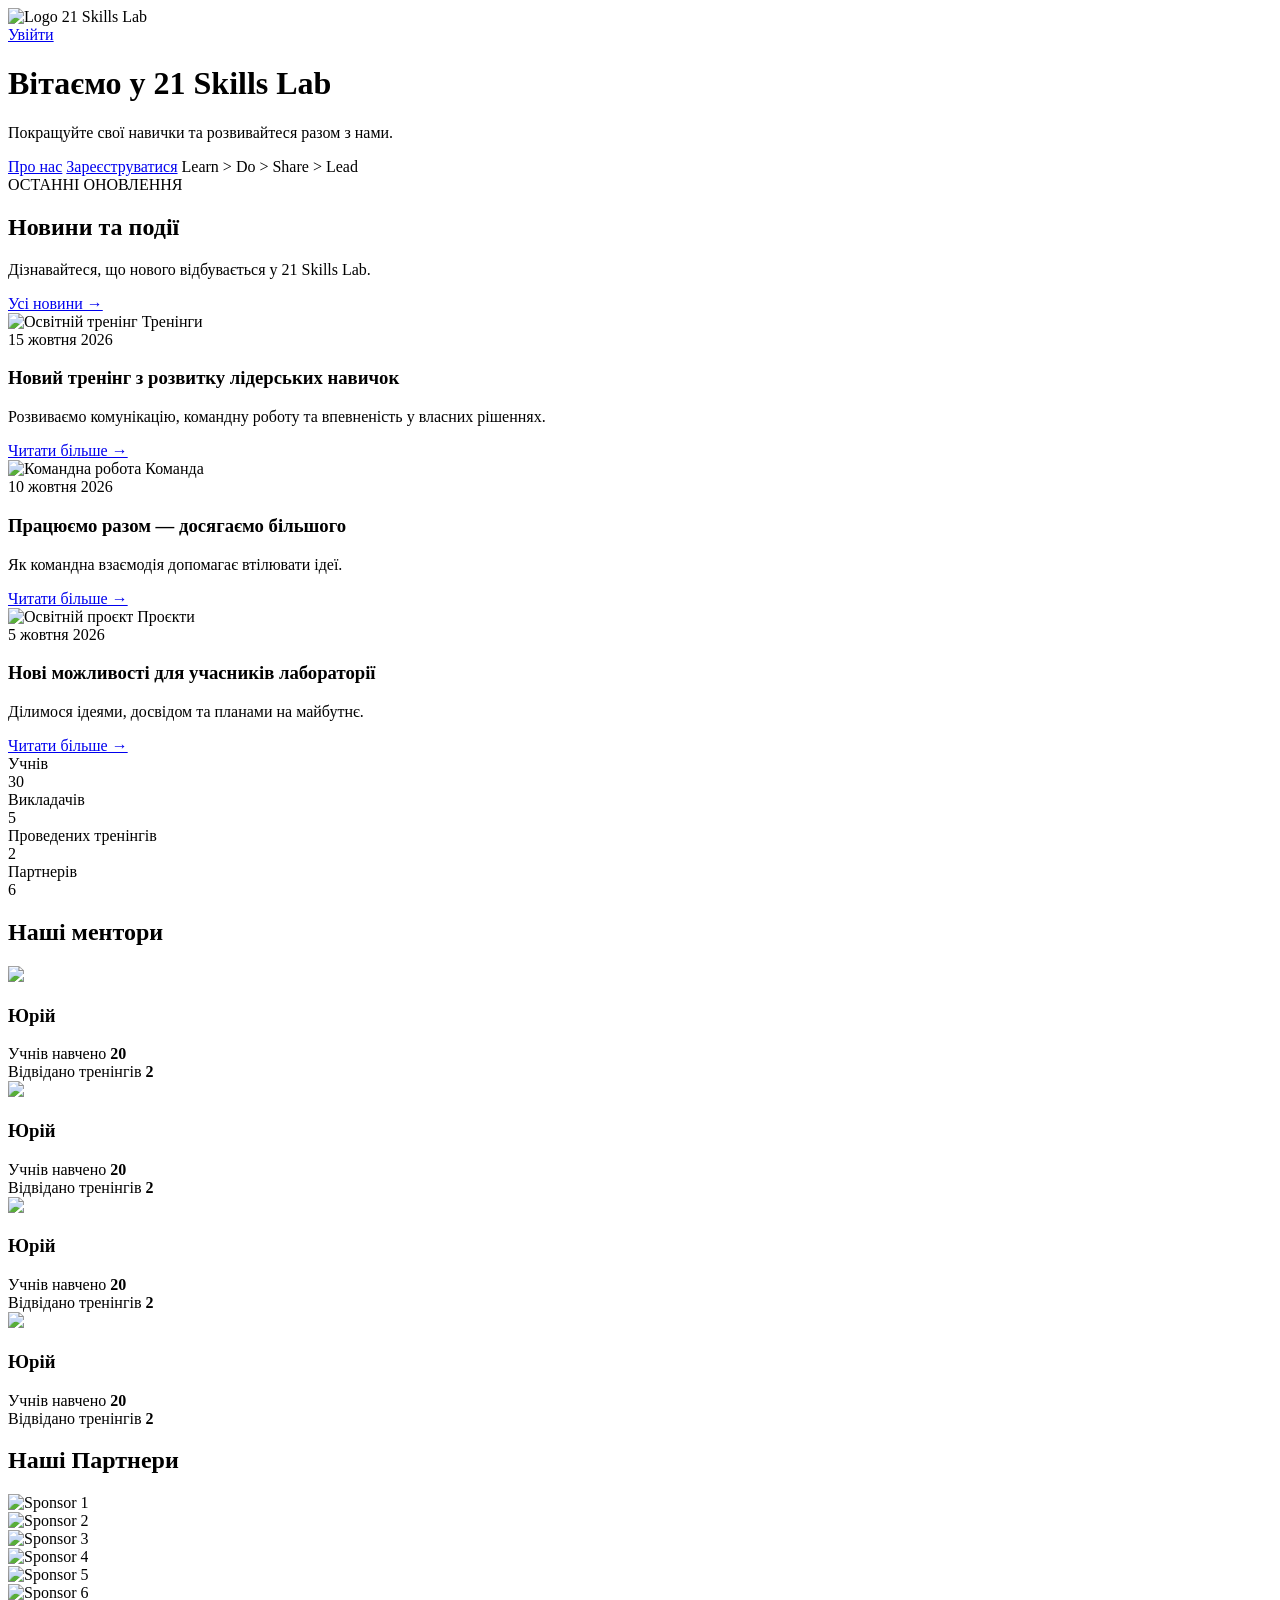
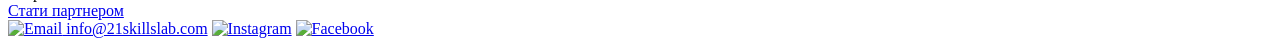
==== index.html @ 27fc22bb "2nd commit" ====
<!DOCTYPE html>
<html lang="en">
<head>
    <meta charset="UTF-8">
    <meta name="viewport" content="width=device-width, initial-scale=1.0">
    <link rel="icon" type="image/png" href="/frontend/resources/logo.png">
    <link rel="stylesheet" href="/frontend/css/main.css">
    <title>-21 Skills Lab-</title>
</head>
<body>
    <header>
        <div class="iconBox">
            <img src="/frontend/resources/logo.png" alt="Logo">
            21 Skills Lab
        </div>
        <a class="vhangingButton" href="./login.html">
            Увійти
        </a>
    </header>
    <main>
        <div class="main-container">
            <h1>Вітаємо у 21 Skills Lab</h1>
            <p>Покращуйте свої навички та розвивайтеся разом з нами.</p>
            <a href="/frontend/aboutUs.html" class="login-button">Про нас</a>
            <a href="/frontend/register.html" class="register-button">Зареєструватися</a>
            <span>Learn > Do > Share > Lead</span>
        </div>
<section class="mainNews">
    <div class="news-header">
        <div>
            <span class="section-label">ОСТАННІ ОНОВЛЕННЯ</span>
            <h2>Новини та події</h2>
            <p>Дізнавайтеся, що нового відбувається у 21 Skills Lab.</p>
        </div>

        <a href="/frontend/news.html" class="news-all">
            Усі новини →
        </a>
    </div>

    <div class="news-grid">
        <article class="news-card news-featured">
            <div class="news-image">
                <img
                    src="/frontend/resources/news1.jpg"
                    alt="Освітній тренінг"
                >
                <span class="news-category">Тренінги</span>
            </div>

            <div class="news-content">
                <span class="news-date">15 жовтня 2026</span>
                <h3>Новий тренінг з розвитку лідерських навичок</h3>
                <p>
                    Розвиваємо комунікацію, командну роботу
                    та впевненість у власних рішеннях.
                </p>
                <a href="/frontend/news.html" class="news-read">
                    Читати більше →
                </a>
            </div>
        </article>

        <article class="news-card">
            <div class="news-image">
                <img
                    src="/frontend/resources/news2.jpg"
                    alt="Командна робота"
                >
                <span class="news-category">Команда</span>
            </div>

            <div class="news-content">
                <span class="news-date">10 жовтня 2026</span>
                <h3>Працюємо разом — досягаємо більшого</h3>
                <p>
                    Як командна взаємодія допомагає втілювати ідеї.
                </p>
                <a href="/frontend/news.html" class="news-read">
                    Читати більше →
                </a>
            </div>
        </article>
        <article class="news-card">
            <div class="news-image">
                <img
                    src="/frontend/resources/news3.jpg"
                    alt="Освітній проєкт"
                >
                <span class="news-category">Проєкти</span>
                </div>
                    <div class="news-content">
                        <span class="news-date">5 жовтня 2026</span>
                        <h3>Нові можливості для учасників лабораторії</h3>
                        <p>
                            Ділимося ідеями, досвідом та планами на майбутнє.
                        </p>
                        <a href="/frontend/news.html" class="news-read">
                            Читати більше →
                        </a>
                    </div>
                </article>
            </div>
        </section>
        <div class="achivements">
            <div class="students">
                Учнів<br>
                <span>30</span>
            </div>
            <div class="teachersCount">
                Викладачів<br>
                <span>5</span>
            </div>
            <div class="trainingsMade">
                Проведених тренінгів<br>
                <span>2</span>
            </div>
            <div class="sponsorsCount">
                Партнерів<br>
                <span>6</span>
            </div>

        </div>
        <div class="teachers">
            <h2>Наші ментори</h2>
            <div class="teacher">
                <img src="#">
                <div>
                    <div class="teacher-info">
                        <h3>Юрій</h3>

                        <div class="studentsTaught">
                            <span>Учнів навчено</span>
                            <strong>20</strong>
                        </div>

                        <div class="lessonsGiven">
                            <span>Відвідано тренінгів</span>
                            <strong>2</strong>
                        </div>
                    </div>
                </div>
            </div>
            <div class="teacher">
                <img src="#">
                <div>
                    <div class="teacher-info">
                        <h3>Юрій</h3>

                        <div class="studentsTaught">
                            <span>Учнів навчено</span>
                            <strong>20</strong>
                        </div>

                        <div class="lessonsGiven">
                            <span>Відвідано тренінгів</span>
                            <strong>2</strong>
                        </div>
                    </div>
                </div>
            </div>
            <div class="teacher">
                <img src="#">
                <div>
                    <div class="teacher-info">
                        <h3>Юрій</h3>

                        <div class="studentsTaught">
                            <span>Учнів навчено</span>
                            <strong>20</strong>
                        </div>

                        <div class="lessonsGiven">
                            <span>Відвідано тренінгів</span>
                            <strong>2</strong>
                        </div>
                    </div>
                </div>
            </div>
            <div class="teacher">
                <img src="#">
                <div>
                    <div class="teacher-info">
                        <h3>Юрій</h3>

                        <div class="studentsTaught">
                            <span>Учнів навчено</span>
                            <strong>20</strong>
                        </div>

                        <div class="lessonsGiven">
                            <span>Відвідано тренінгів</span>
                            <strong>2</strong>
                        </div>
                    </div>
                </div>
            </div>
        </div>
    </main>
    <footer>
        <div>
            <h2>Наші Партнери</h2>
            <div class="sponsors">
                <div class="sponsor">
                    <img src="/frontend/resources/sponsor1.png" alt="Sponsor 1">
                </div>
                <div class="sponsor">
                    <img src="/frontend/resources/sponsor2.png" alt="Sponsor 2">
                </div>
                <div class="sponsor">
                    <img src="/frontend/resources/sponsor3.png" alt="Sponsor 3">
                </div>
                <div class="sponsor">
                    <img src="/frontend/resources/sponsor4.png" alt="Sponsor 4">
                </div>
                <div class="sponsor">
                    <img src="/frontend/resources/sponsor5.png" alt="Sponsor 5">
                </div>
                <div class="sponsor">
                    <img src="/frontend/resources/sponsor6.png" alt="Sponsor 6">
                </div>
            </div>
            <a href="/frontend/sponsors.html" class="become-sponsor">Стати партнером</a>
        </div>
        <div>
            <a href="#"><img src="/frontend/resources/email.png" alt="Email"> info@21skillslab.com</a>
            <a href="#"><img src="/frontend/resources/instagram.png" alt="Instagram"></a>
            <a href="#"><img src="/frontend/resources/facebook.png" alt="Facebook"></a>
        </div>
    </footer>
                    
</body>
</html>
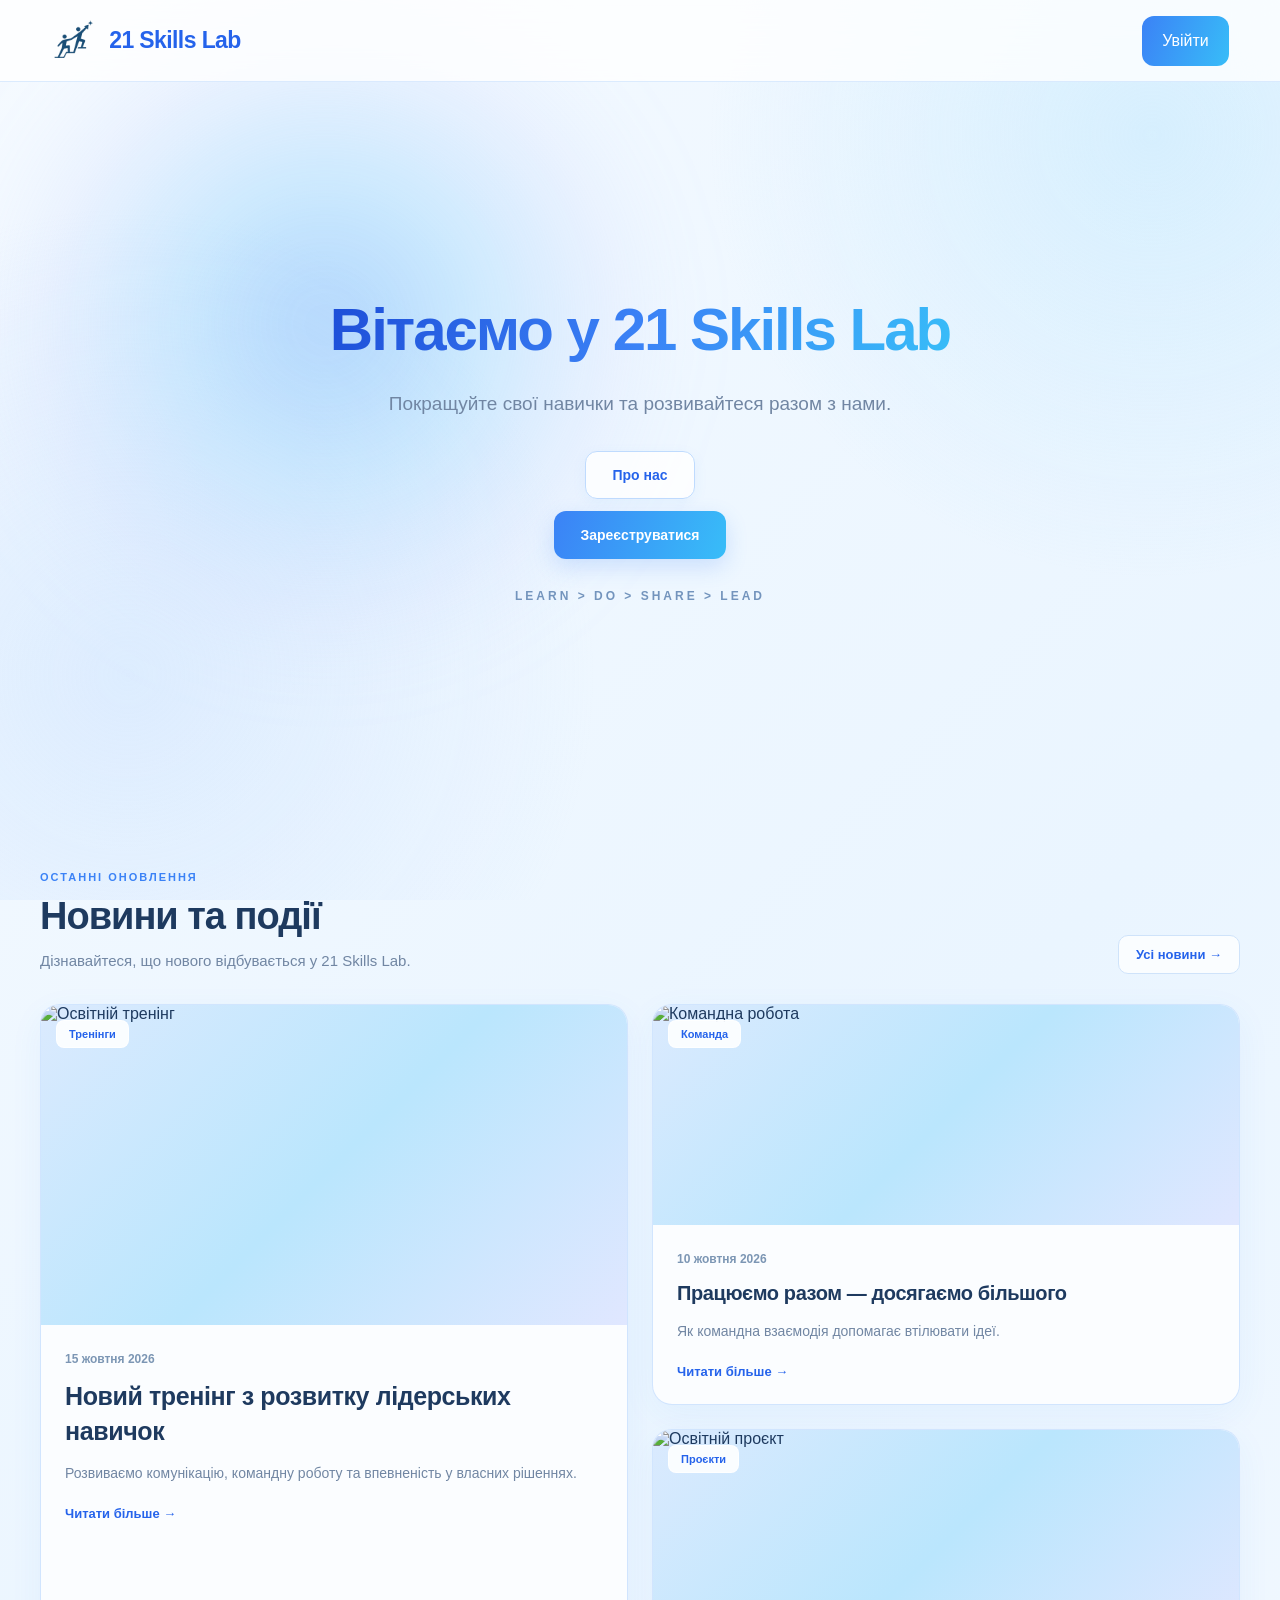
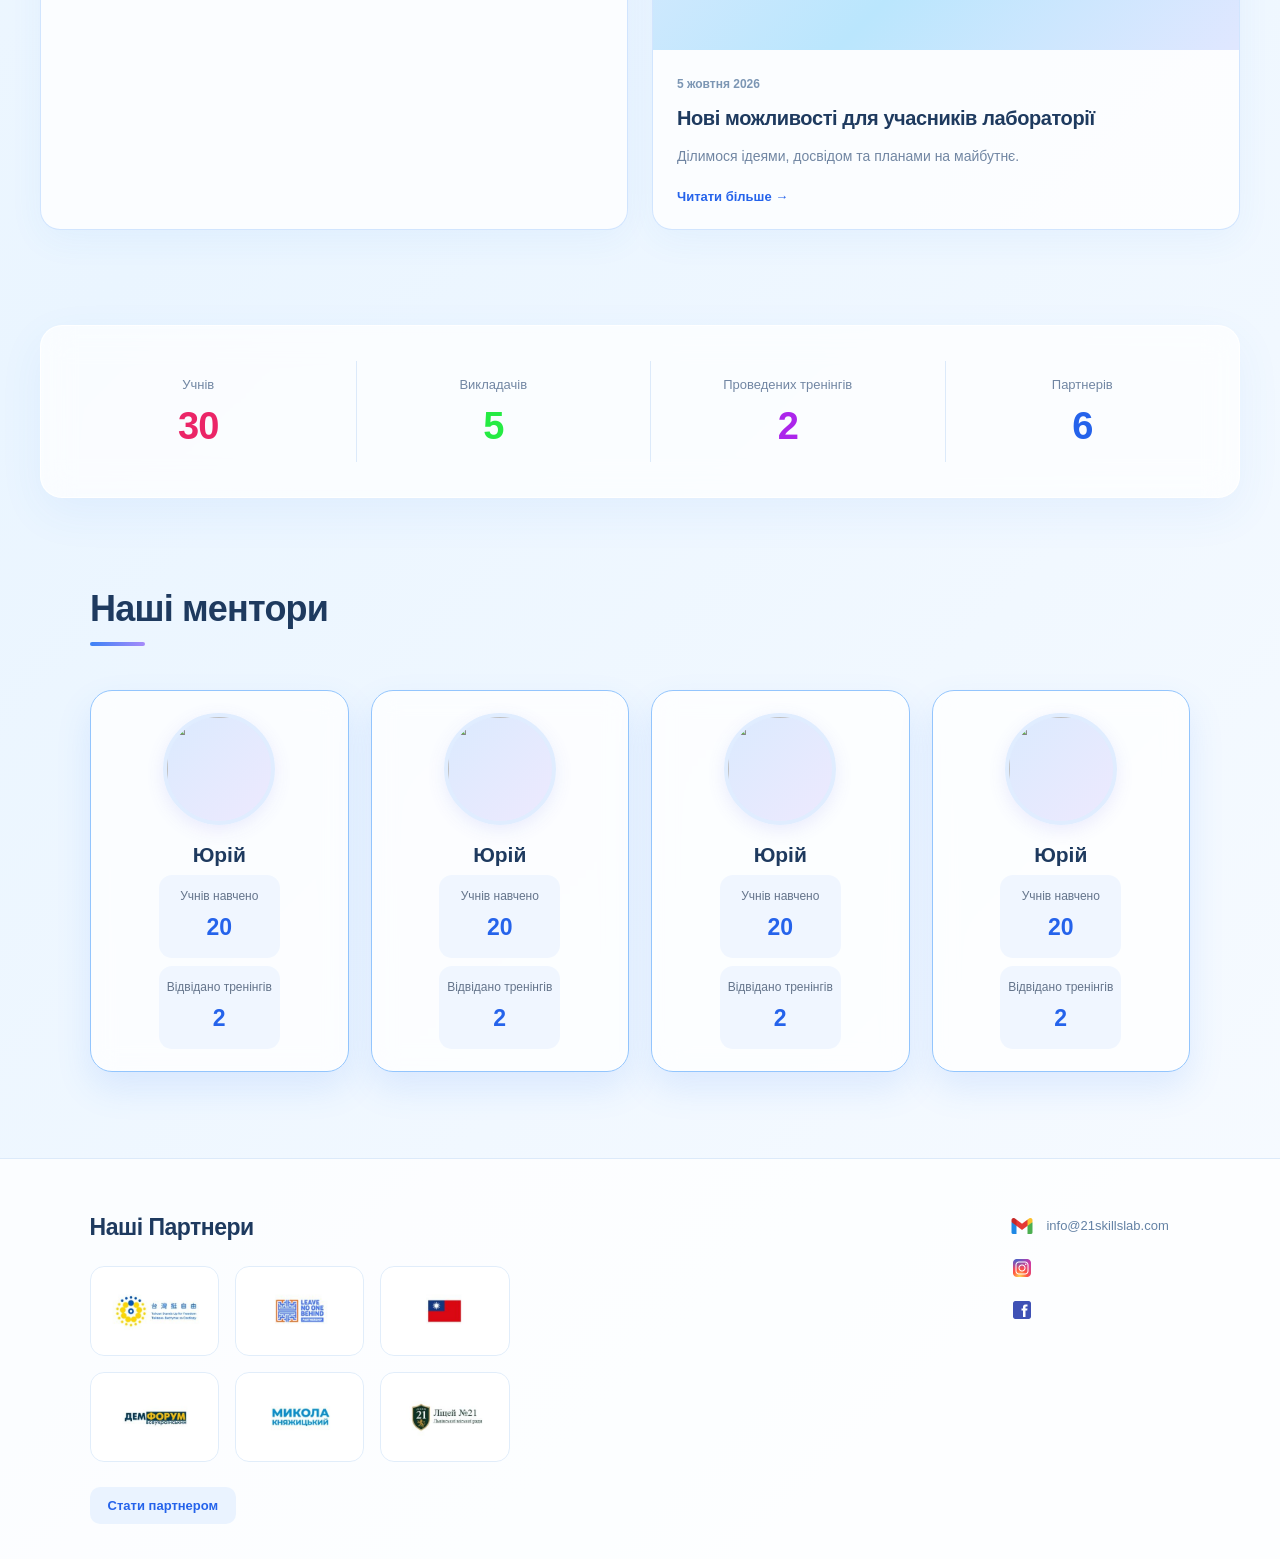
==== commit 0a0120e9: "3rd commit" ====
--- a/index.html
+++ b/index.html
@@ -3,14 +3,14 @@
 <head>
     <meta charset="UTF-8">
     <meta name="viewport" content="width=device-width, initial-scale=1.0">
-    <link rel="icon" type="image/png" href="/frontend/resources/logo.png">
-    <link rel="stylesheet" href="/frontend/css/main.css">
+    <link rel="icon" type="image/png" href="/resources/logo.png">
+    <link rel="stylesheet" href="/css/main.css">
     <title>-21 Skills Lab-</title>
 </head>
 <body>
     <header>
         <div class="iconBox">
-            <img src="/frontend/resources/logo.png" alt="Logo">
+            <img src="/resources/logo.png" alt="Logo">
             21 Skills Lab
         </div>
         <a class="vhangingButton" href="./login.html">
@@ -21,8 +21,8 @@
         <div class="main-container">
             <h1>Вітаємо у 21 Skills Lab</h1>
             <p>Покращуйте свої навички та розвивайтеся разом з нами.</p>
-            <a href="/frontend/aboutUs.html" class="login-button">Про нас</a>
-            <a href="/frontend/register.html" class="register-button">Зареєструватися</a>
+            <a href="/aboutUs.html" class="login-button">Про нас</a>
+            <a href="/register.html" class="register-button">Зареєструватися</a>
             <span>Learn > Do > Share > Lead</span>
         </div>
 <section class="mainNews">
@@ -33,7 +33,7 @@
             <p>Дізнавайтеся, що нового відбувається у 21 Skills Lab.</p>
         </div>
 
-        <a href="/frontend/news.html" class="news-all">
+        <a href="/news.html" class="news-all">
             Усі новини →
         </a>
     </div>
@@ -42,7 +42,7 @@
         <article class="news-card news-featured">
             <div class="news-image">
                 <img
-                    src="/frontend/resources/news1.jpg"
+                    src="/resources/news1.jpg"
                     alt="Освітній тренінг"
                 >
                 <span class="news-category">Тренінги</span>
@@ -55,7 +55,7 @@
                     Розвиваємо комунікацію, командну роботу
                     та впевненість у власних рішеннях.
                 </p>
-                <a href="/frontend/news.html" class="news-read">
+                <a href="/news.html" class="news-read">
                     Читати більше →
                 </a>
             </div>
@@ -64,7 +64,7 @@
         <article class="news-card">
             <div class="news-image">
                 <img
-                    src="/frontend/resources/news2.jpg"
+                    src="/resources/news2.jpg"
                     alt="Командна робота"
                 >
                 <span class="news-category">Команда</span>
@@ -76,7 +76,7 @@
                 <p>
                     Як командна взаємодія допомагає втілювати ідеї.
                 </p>
-                <a href="/frontend/news.html" class="news-read">
+                <a href="/news.html" class="news-read">
                     Читати більше →
                 </a>
             </div>
@@ -84,7 +84,7 @@
         <article class="news-card">
             <div class="news-image">
                 <img
-                    src="/frontend/resources/news3.jpg"
+                    src="/resources/news3.jpg"
                     alt="Освітній проєкт"
                 >
                 <span class="news-category">Проєкти</span>
@@ -95,7 +95,7 @@
                         <p>
                             Ділимося ідеями, досвідом та планами на майбутнє.
                         </p>
-                        <a href="/frontend/news.html" class="news-read">
+                        <a href="/news.html" class="news-read">
                             Читати більше →
                         </a>
                     </div>
@@ -202,30 +202,30 @@
             <h2>Наші Партнери</h2>
             <div class="sponsors">
                 <div class="sponsor">
-                    <img src="/frontend/resources/sponsor1.png" alt="Sponsor 1">
-                </div>
-                <div class="sponsor">
-                    <img src="/frontend/resources/sponsor2.png" alt="Sponsor 2">
-                </div>
-                <div class="sponsor">
-                    <img src="/frontend/resources/sponsor3.png" alt="Sponsor 3">
-                </div>
-                <div class="sponsor">
-                    <img src="/frontend/resources/sponsor4.png" alt="Sponsor 4">
-                </div>
-                <div class="sponsor">
-                    <img src="/frontend/resources/sponsor5.png" alt="Sponsor 5">
-                </div>
-                <div class="sponsor">
-                    <img src="/frontend/resources/sponsor6.png" alt="Sponsor 6">
-                </div>
-            </div>
-            <a href="/frontend/sponsors.html" class="become-sponsor">Стати партнером</a>
+                    <img src="/resources/sponsor1.png" alt="Sponsor 1">
+                </div>
+                <div class="sponsor">
+                    <img src="/resources/sponsor2.png" alt="Sponsor 2">
+                </div>
+                <div class="sponsor">
+                    <img src="/resources/sponsor3.png" alt="Sponsor 3">
+                </div>
+                <div class="sponsor">
+                    <img src="/resources/sponsor4.png" alt="Sponsor 4">
+                </div>
+                <div class="sponsor">
+                    <img src="/resources/sponsor5.png" alt="Sponsor 5">
+                </div>
+                <div class="sponsor">
+                    <img src="/resources/sponsor6.png" alt="Sponsor 6">
+                </div>
+            </div>
+            <a href="/sponsors.html" class="become-sponsor">Стати партнером</a>
         </div>
         <div>
-            <a href="#"><img src="/frontend/resources/email.png" alt="Email"> info@21skillslab.com</a>
-            <a href="#"><img src="/frontend/resources/instagram.png" alt="Instagram"></a>
-            <a href="#"><img src="/frontend/resources/facebook.png" alt="Facebook"></a>
+            <a href="#"><img src="/resources/email.png" alt="Email"> info@21skillslab.com</a>
+            <a href="#"><img src="/resources/instagram.png" alt="Instagram"></a>
+            <a href="#"><img src="/resources/facebook.png" alt="Facebook"></a>
         </div>
     </footer>
                     
--- a/css/main.css
+++ b/css/main.css
@@ -0,0 +1,947 @@
+* {
+    margin: 0;
+    padding: 0;
+    box-sizing: border-box;
+}
+
+:root {
+    --blue: #3b82f6;
+    --blue-dark: #2563eb;
+    --sky: #38bdf8;
+    --text: #1e3a5f;
+    --muted: #7186a3;
+    --light: #eef7ff;
+    --border: #dceafa;
+    --white: #ffffff;
+}
+
+html {
+    scroll-behavior: smooth;
+}
+
+body {
+    min-height: 100vh;
+    position: relative;
+    isolation: isolate;
+    overflow-x: hidden;
+
+    font-family: "Segoe UI", Inter, Arial, sans-serif;
+    color: var(--text);
+
+    background: linear-gradient(
+        135deg,
+        #f5faff 0%,
+        #eaf5ff 45%,
+        #f8fbff 100%
+    );
+}
+
+/* =========================
+   ANIMATED BACKGROUND
+========================= */
+
+body::before {
+    content: "";
+    position: fixed;
+    z-index: -2;
+    pointer-events: none;
+
+    width: 650px;
+    height: 650px;
+    left: 0;
+    top: 0;
+
+    border-radius: 50%;
+
+    background: radial-gradient(
+        circle,
+        rgba(96, 165, 250, 0.48),
+        rgba(125, 211, 252, 0.3) 35%,
+        rgba(165, 180, 252, 0.16) 55%,
+        transparent 72%
+    );
+
+    filter: blur(50px);
+
+    animation: backgroundSphere 18s ease-in-out infinite alternate;
+}
+
+body::after {
+    content: "";
+    position: fixed;
+    inset: 0;
+    z-index: -1;
+    pointer-events: none;
+
+    background:
+        radial-gradient(
+            circle at 90% 15%,
+            rgba(186, 230, 253, 0.45),
+            transparent 32%
+        ),
+        radial-gradient(
+            circle at 10% 75%,
+            rgba(191, 219, 254, 0.4),
+            transparent 35%
+        );
+}
+
+@keyframes backgroundSphere {
+    0% {
+        transform: translate(-15vw, -10vh) scale(0.9);
+    }
+
+    50% {
+        transform: translate(45vw, 10vh) scale(1.15);
+    }
+
+    100% {
+        transform: translate(75vw, -5vh) scale(0.95);
+    }
+}
+
+/* =========================
+   HEADER
+========================= */
+
+header {
+    position: sticky;
+    top: 0;
+    z-index: 100;
+
+    min-height: 82px;
+    padding: 0 clamp(20px, 4vw, 90px);
+
+    display: flex;
+    align-items: center;
+    justify-content: space-between;
+    gap: 25px;
+
+    background: rgba(255, 255, 255, 0.78);
+    backdrop-filter: blur(20px);
+    -webkit-backdrop-filter: blur(20px);
+
+    border-bottom: 1px solid rgba(191, 219, 254, 0.55);
+}
+
+.iconBox {
+    display: flex;
+    align-items: center;
+    gap: 12px;
+    text-decoration: none;
+    color: #2563eb;
+    font-size: 23px;
+    font-weight: 800;
+    letter-spacing: -0.6px;
+}
+
+.iconBox img {
+    width: 46px;
+    height: 46px;
+    object-fit: contain;
+}
+
+/* For future header navigation */
+.vhangingButton {
+    display: flex;
+    align-items: center;
+    gap: 12px;
+    background: linear-gradient(110deg, #3b82f6, #38bdf8);
+    color: rgb(255, 255, 255);
+    text-decoration: none;
+    transition: 0.3s all;
+    padding: 16px 20px;
+    border-radius: 12px;
+}
+.vhangingButton:hover{
+    background: linear-gradient(160deg, #3b82f6, #38bdf8);
+    transform: translateY(-3px);
+    box-shadow: 0px 2px 12px #3c83f6cc;
+}
+
+/* =========================
+   MAIN / HERO
+========================= */
+
+main {
+    width: min(1200px, calc(100% - 48px));
+    margin: 0 auto;
+}
+
+.main-container {
+    min-height: 80vh;
+    padding: 100px 30px 85px;
+
+    display: flex;
+    flex-direction: column;
+    align-items: center;
+    justify-content: center;
+
+    text-align: center;
+}
+
+.main-container h1 {
+    max-width: 850px;
+    height: max-content;
+    font-size: clamp(36px, 5vw, 60px);
+    line-height: 1.13;
+    font-weight: 800;
+    letter-spacing: -2px;
+
+    background: linear-gradient(
+        110deg,
+        #1d4ed8,
+        #3b82f6 50%,
+        #38bdf8
+    );
+
+    -webkit-background-clip: text;
+    background-clip: text;
+    color: transparent;
+}
+
+.main-container p {
+    max-width: 600px;
+    margin-top: 24px;
+
+    font-size: clamp(16px, 2vw, 19px);
+    line-height: 1.8;
+    color: var(--muted);
+}
+
+/* Hero buttons */
+.main-container a {
+    display: inline-flex;
+    align-items: center;
+    justify-content: center;
+
+    min-height: 48px;
+    padding: 0 26px;
+    margin-top: 30px;
+
+    border-radius: 12px;
+
+    font-size: 14px;
+    font-weight: 700;
+    text-decoration: none;
+
+    transition:
+        transform 0.2s ease,
+        box-shadow 0.2s ease,
+        background 0.2s ease;
+}
+
+.main-container .login-button {
+    color: #2563eb;
+    background: rgba(255, 255, 255, 0.8);
+
+    border: 1px solid #bfdbfe;
+    box-shadow: 0 4px 15px rgba(59, 130, 246, 0.06);
+}
+
+.main-container .register-button {
+    color: white;
+
+    background: linear-gradient(
+        110deg,
+        #3b82f6,
+        #38bdf8
+    );
+
+    box-shadow: 0 8px 22px rgba(59, 130, 246, 0.2);
+}
+
+.main-container .login-button + .register-button {
+    margin-top: 12px;
+}
+
+.main-container a:hover {
+    transform: translateY(-3px);
+}
+
+.main-container .login-button:hover {
+    background: white;
+    box-shadow: 0 8px 22px rgba(59, 130, 246, 0.12);
+}
+
+.main-container .register-button:hover {
+    box-shadow: 0 12px 28px rgba(59, 130, 246, 0.3);
+}
+
+.main-container > span {
+    margin-top: 30px;
+
+    color: #7394bd;
+    font-size: 12px;
+    font-weight: 700;
+    letter-spacing: 3px;
+    text-transform: uppercase;
+}
+
+/* =========================
+   NEWS SECTION
+========================= */
+
+.mainNews {
+    padding: 65px 0 85px;
+    scroll-margin-top: 100px;
+}
+
+.news-header {
+    display: flex;
+    align-items: flex-end;
+    justify-content: space-between;
+    gap: 25px;
+
+    margin-bottom: 30px;
+}
+
+.section-label {
+    display: inline-block;
+    margin-bottom: 12px;
+
+    color: #3b82f6;
+    font-size: 11px;
+    font-weight: 800;
+    letter-spacing: 2px;
+}
+
+.news-header h2 {
+    font-size: clamp(28px, 3vw, 38px);
+    font-weight: 800;
+    letter-spacing: -1px;
+    color: #1e3a5f;
+}
+
+.news-header p {
+    margin-top: 10px;
+
+    color: var(--muted);
+    font-size: 15px;
+    line-height: 1.7;
+}
+
+.news-all {
+    flex-shrink: 0;
+
+    padding: 11px 17px;
+    border: 1px solid #cfe3fa;
+    border-radius: 10px;
+
+    background: rgba(255, 255, 255, 0.75);
+
+    color: #2563eb;
+    font-size: 13px;
+    font-weight: 700;
+    text-decoration: none;
+
+    transition: 0.2s ease;
+}
+
+.news-all:hover {
+    background: #ffffff;
+    border-color: #93c5fd;
+    transform: translateY(-2px);
+}
+
+/* News grid */
+.news-grid {
+    display: grid;
+    grid-template-columns: repeat(2, minmax(0, 1fr));
+    gap: 24px;
+}
+
+/* Individual news card */
+.news-card {
+    min-width: 0;
+    overflow: hidden;
+
+    background: rgba(255, 255, 255, 0.78);
+    border: 1px solid rgba(191, 219, 254, 0.7);
+    border-radius: 20px;
+
+    box-shadow: 0 10px 35px rgba(59, 130, 246, 0.06);
+
+    transition:
+        transform 0.25s ease,
+        box-shadow 0.25s ease,
+        border-color 0.25s ease;
+}
+
+.news-card:hover {
+    transform: translateY(-5px);
+
+    border-color: #bfdbfe;
+
+    box-shadow: 0 18px 40px rgba(59, 130, 246, 0.13);
+}
+
+/* Image wrapper */
+.news-image {
+    position: relative;
+    height: 220px;
+    overflow: hidden;
+
+    background: linear-gradient(
+        135deg,
+        #dbeafe,
+        #bae6fd,
+        #e0e7ff
+    );
+}
+
+.news-image img {
+    width: 100%;
+    height: 100%;
+    display: block;
+
+    object-fit: cover;
+
+    transition: transform 0.5s ease;
+}
+
+.news-card:hover .news-image img {
+    transform: scale(1.045);
+}
+
+/* Category badge */
+.news-category {
+    position: absolute;
+    top: 15px;
+    left: 15px;
+
+    padding: 7px 12px;
+    border: 1px solid rgba(255, 255, 255, 0.8);
+    border-radius: 8px;
+
+    background: rgba(255, 255, 255, 0.88);
+    backdrop-filter: blur(10px);
+
+    color: #2563eb;
+    font-size: 11px;
+    font-weight: 800;
+}
+
+/* Card content */
+.news-content {
+    padding: 24px;
+}
+
+.news-date {
+    color: #7c96b4;
+    font-size: 12px;
+    font-weight: 600;
+}
+
+.news-content h3 {
+    margin-top: 12px;
+
+    color: #1e3a5f;
+    font-size: 20px;
+    line-height: 1.4;
+    letter-spacing: -0.4px;
+}
+
+.news-content p {
+    margin-top: 12px;
+
+    color: var(--muted);
+    font-size: 14px;
+    line-height: 1.8;
+}
+
+.news-read {
+    display: inline-block;
+    margin-top: 20px;
+
+    color: #2563eb;
+    font-size: 13px;
+    font-weight: 750;
+    text-decoration: none;
+}
+
+.news-read:hover {
+    color: #0c4a9e;
+}
+
+/* =========================
+   ACHIEVEMENTS / STATISTICS
+========================= */
+
+.achivements {
+    margin: 10px 0 90px;
+    padding: 35px 20px;
+
+    display: grid;
+    grid-template-columns: repeat(4, minmax(0, 1fr));
+    gap: 20px;
+
+    border: 1px solid rgba(255, 255, 255, 0.95);
+    border-radius: 22px;
+
+    background: rgba(255, 255, 255, 0.72);
+    backdrop-filter: blur(16px);
+
+    box-shadow: 0 15px 45px rgba(59, 130, 246, 0.07);
+}
+
+.achivements > div {
+    padding: 12px 8px;
+    text-align: center;
+
+    color: #7186a3;
+    font-size: 13px;
+    line-height: 1.8;
+}
+
+.achivements > div + div {
+    border-left: 1px solid #dceafa;
+}
+
+.achivements span {
+    display: inline-block;
+    margin-top: 8px;
+    font-size: 38px;
+    font-weight: 800;
+    line-height: 1.2;
+    letter-spacing: -1px;
+}
+.sponsorsCount > span{
+    color: #2563eb;
+}
+
+.trainingsMade > span{
+    color: #ac25eb;
+}
+
+.teachersCount > span{
+    color: #25eb43;
+}
+.students > span{
+    color: #eb2567;
+}
+
+/* =========================
+   FOOTER
+========================= */
+
+footer {
+    padding: 55px clamp(24px, 7vw, 100px) 35px;
+
+    display: grid;
+    grid-template-columns: minmax(0, 1fr) auto;
+    align-items: start;
+    gap: 50px;
+
+    background: rgba(255, 255, 255, 0.75);
+    border-top: 1px solid #dceafa;
+}
+
+footer h2 {
+    margin-bottom: 25px;
+
+    color: #1e3a5f;
+    font-size: 23px;
+    letter-spacing: -0.5px;
+}
+
+/* Sponsors */
+.sponsors {
+    display: grid;
+    grid-template-columns: repeat(3, minmax(0, 1fr));
+    gap: 16px;
+    max-width: 420px;
+}
+
+.sponsor {
+    width: 100%;
+    min-width: 0;
+    height: 90px;
+    padding: 16px;
+
+    display: flex;
+    align-items: center;
+    justify-content: center;
+
+    background: rgba(255, 255, 255, 0.85);
+    border: 1px solid #e1edfa;
+    border-radius: 14px;
+
+    transition:
+        transform 0.25s ease,
+        box-shadow 0.25s ease,
+        border-color 0.25s ease;
+}
+
+.sponsor:hover {
+    transform: translateY(-4px);
+    border-color: #bfdbfe;
+
+    box-shadow: 0 10px 25px rgba(59, 130, 246, 0.12);
+}
+
+.sponsor img {
+    display: block;
+    width: 100%;
+    height: 100%;
+    object-fit: contain;
+}
+
+.become-sponsor {
+    display: inline-flex;
+    margin-top: 25px;
+    padding: 11px 18px;
+
+    border-radius: 10px;
+    background: #eaf3ff;
+
+    color: #2563eb;
+    font-size: 13px;
+    font-weight: 700;
+    text-decoration: none;
+
+    transition: 0.2s ease;
+}
+
+.become-sponsor:hover {
+    background: #dbeafe;
+}
+
+/* Contact and social links */
+footer > div:last-child {
+    display: flex;
+    flex-direction: column;
+    gap: 18px;
+    min-width: 180px;
+}
+
+footer > div:last-child a {
+    display: flex;
+    align-items: center;
+    gap: 12px;
+
+    color: #6482a5;
+    font-size: 13px;
+    text-decoration: none;
+
+    transition: color 0.2s ease;
+}
+
+footer > div:last-child a:hover {
+    color: #2563eb;
+}
+
+footer > div:last-child img {
+    width: 24px;
+    height: 24px;
+    object-fit: contain;
+}
+
+/* =========================
+   RESPONSIVE
+========================= */
+
+@media (min-width: 1000px) {
+    .news-featured {
+        grid-row: span 2;
+    }
+
+    .news-featured .news-image {
+        height: 320px;
+    }
+
+    .news-featured .news-content h3 {
+        font-size: 25px;
+    }
+}
+
+@media (max-width: 760px) {
+    header {
+        min-height: 72px;
+        padding: 0 20px;
+    }
+
+    .iconBox {
+        font-size: 20px;
+    }
+
+    .iconBox img {
+        width: 40px;
+        height: 40px;
+    }
+
+    main {
+        width: calc(100% - 36px);
+    }
+
+    .main-container {
+        min-height: 420px;
+        padding: 75px 0 60px;
+    }
+
+    .main-container h1 {
+        letter-spacing: -1px;
+    }
+
+    .main-container p {
+        margin-top: 18px;
+    }
+
+    .mainNews {
+        padding: 45px 0 60px;
+    }
+
+    .news-grid {
+        grid-template-columns: 1fr;
+        gap: 20px;
+    }
+
+    .news-header {
+        align-items: flex-start;
+    }
+
+    .news-image,
+    .news-featured .news-image {
+        height: 230px;
+    }
+
+    .achivements {
+        grid-template-columns: repeat(2, minmax(0, 1fr));
+        gap: 10px;
+        padding: 20px 10px;
+        margin-bottom: 60px;
+    }
+
+    .achivements > div:nth-child(3) {
+        border-left: none;
+    }
+
+    .achivements > div:nth-child(n + 3) {
+        border-top: 1px solid #dceafa;
+        padding-top: 22px;
+    }
+
+    .achivements span {
+        font-size: 32px;
+    }
+
+    footer {
+        grid-template-columns: 1fr;
+        gap: 40px;
+        padding: 40px 24px;
+    }
+
+    footer > div:last-child {
+        min-width: 0;
+    }
+}
+
+@media (max-width: 450px) {
+    .news-header {
+        flex-direction: column;
+        gap: 18px;
+    }
+
+    .news-content {
+        padding: 20px;
+    }
+
+    .news-content h3 {
+        font-size: 18px;
+    }
+
+    .news-image,
+    .news-featured .news-image {
+        height: 190px;
+    }
+
+    .main-container > span {
+        font-size: 10px;
+        letter-spacing: 2px;
+    }
+
+    .sponsors {
+        gap: 10px;
+    }
+
+    .sponsor {
+        width: 75px;
+        height: 58px;
+    }
+}
+
+/* Accessibility */
+@media (prefers-reduced-motion: reduce) {
+    *,
+    *::before,
+    *::after {
+        animation-duration: 0.01ms !important;
+        animation-iteration-count: 1 !important;
+        transition-duration: 0.01ms !important;
+        scroll-behavior: auto !important;
+    }
+}
+
+
+
+.teachers {
+    width: min(1100px, calc(100% - 40px));
+    margin: 80px auto;
+}
+
+.teachers h2 {
+    margin: 0 0 28px;
+    color: #1e3a5f;
+    font-size: clamp(26px, 3vw, 36px);
+    font-weight: 750;
+    letter-spacing: -0.8px;
+}
+
+.teachers h2::after {
+    content: "";
+    display: block;
+    width: 55px;
+    height: 4px;
+    margin-top: 12px;
+    border-radius: 10px;
+    background: linear-gradient(90deg, #3b82f6, #a78bfa);
+}
+
+/* Сітка вчителів */
+.teachers {
+    display: grid;
+    grid-template-columns: repeat(4, minmax(0, 1fr));
+    gap: 22px;
+}
+
+.teachers h2 {
+    grid-column: 1 / -1;
+}
+
+.teacher {
+    min-width: 0;
+    padding: 22px 18px;
+    display: flex;
+    flex-direction: column;
+    align-items: center;
+    text-align: center;
+    gap: 18px;
+
+    background: rgba(255, 255, 255, 0.78);
+    border: 1px solid rgba(191, 219, 254, 0.8);
+    border-radius: 22px;
+    box-shadow: 0 8px 30px rgba(59, 130, 246, 0.06);
+
+    transition:
+        transform 0.25s ease,
+        box-shadow 0.25s ease,
+        border-color 0.25s ease;
+    backdrop-filter: blur(12px);
+
+}
+
+.teacher {
+    transform: translateY(-6px);
+    border-color: #93c5fd;
+    box-shadow: 0 16px 35px rgba(59, 130, 246, 0.13);
+}
+
+.teacher img {
+    width: 112px;
+    height: 112px;
+    flex-shrink: 0;
+    object-fit: cover;
+    border-radius: 50%;
+    border: 4px solid #e0edff;
+    background: linear-gradient(135deg, #dbeafe, #ede9fe);
+    box-shadow: 0 5px 18px rgba(99, 102, 241, 0.12);
+}
+
+.teacher > div {
+    width: 100%;
+    display: flex;
+    flex-direction: column;
+    align-items: center;
+    gap: 14px;
+}
+
+.teacher > div > span {
+    color: #1e3a5f;
+    font-size: 19px;
+    font-weight: 750;
+    line-height: 1.5;
+}
+
+.studentsTaught,
+.lessonsGiven {
+    width: 100%;
+    padding: 12px 8px;
+    border-radius: 13px;
+    background: #f0f6ff;
+    color: #64748b;
+    font-size: 12px;
+    line-height: 1.6;
+}
+
+.studentsTaught br,
+.lessonsGiven br {
+    display: none;
+}
+
+.studentsTaught,
+.lessonsGiven {
+    display: flex;
+    flex-direction: column;
+    gap: 3px;
+}
+
+/* Планшети */
+@media (max-width: 900px) {
+    .teachers {
+        grid-template-columns: repeat(2, minmax(0, 1fr));
+        gap: 18px;
+    }
+}
+
+/* Телефони */
+@media (max-width: 480px) {
+    .teachers {
+        width: calc(100% - 32px);
+        margin: 55px auto;
+        grid-template-columns: 1fr;
+        gap: 16px;
+    }
+
+    .teachers h2 {
+        margin-bottom: 8px;
+    }
+
+    .teacher {
+        padding: 22px;
+    }
+
+    .teacher img {
+        width: 100px;
+        height: 100px;
+    }
+}
+
+.teacher-info h3 {
+    margin: 0;
+    color: #1e3a5f;
+    font-size: 21px;
+    font-weight: 750;
+}
+.teacher-info{
+    display: flex;
+    flex-wrap: wrap;
+    flex-direction: column;
+    gap: 8px;
+}
+
+.studentsTaught strong,
+.lessonsGiven strong {
+    color: #2563eb;
+    font-size: 23px;
+    font-weight: 800;
+}
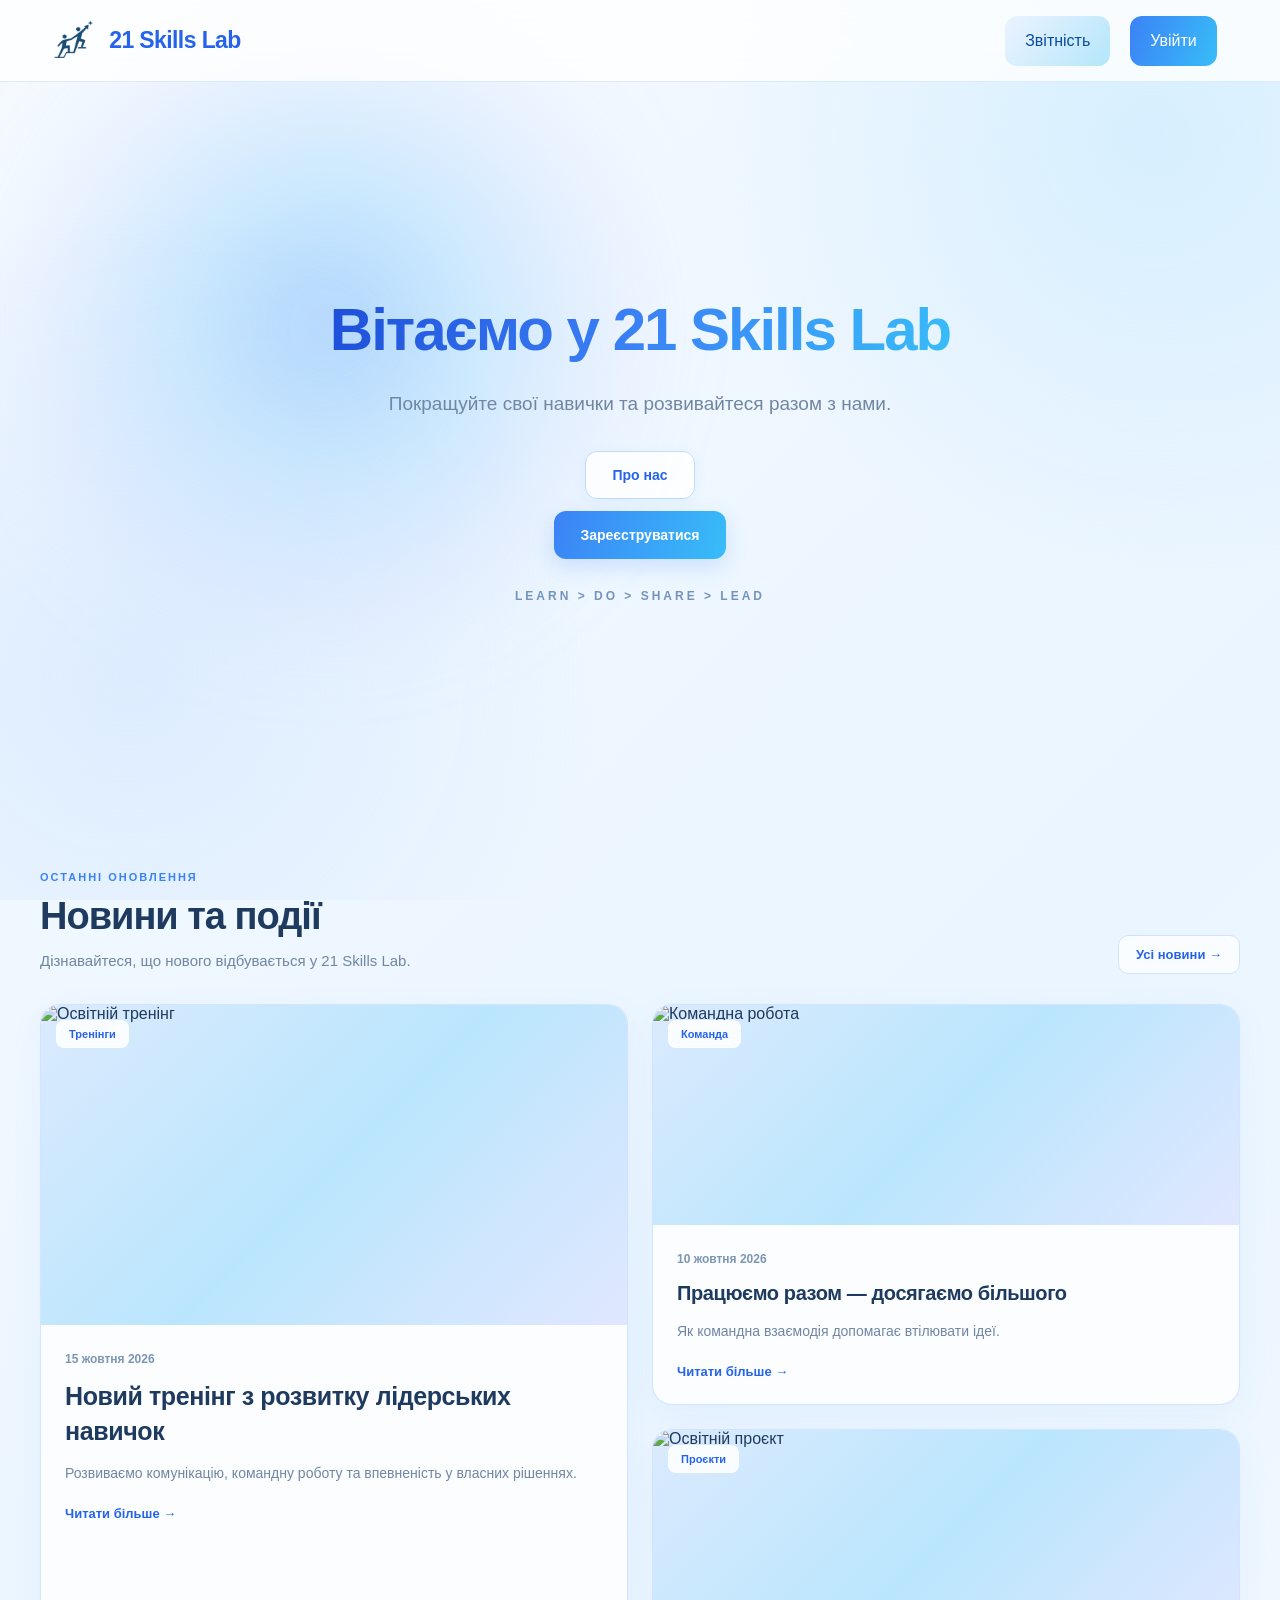
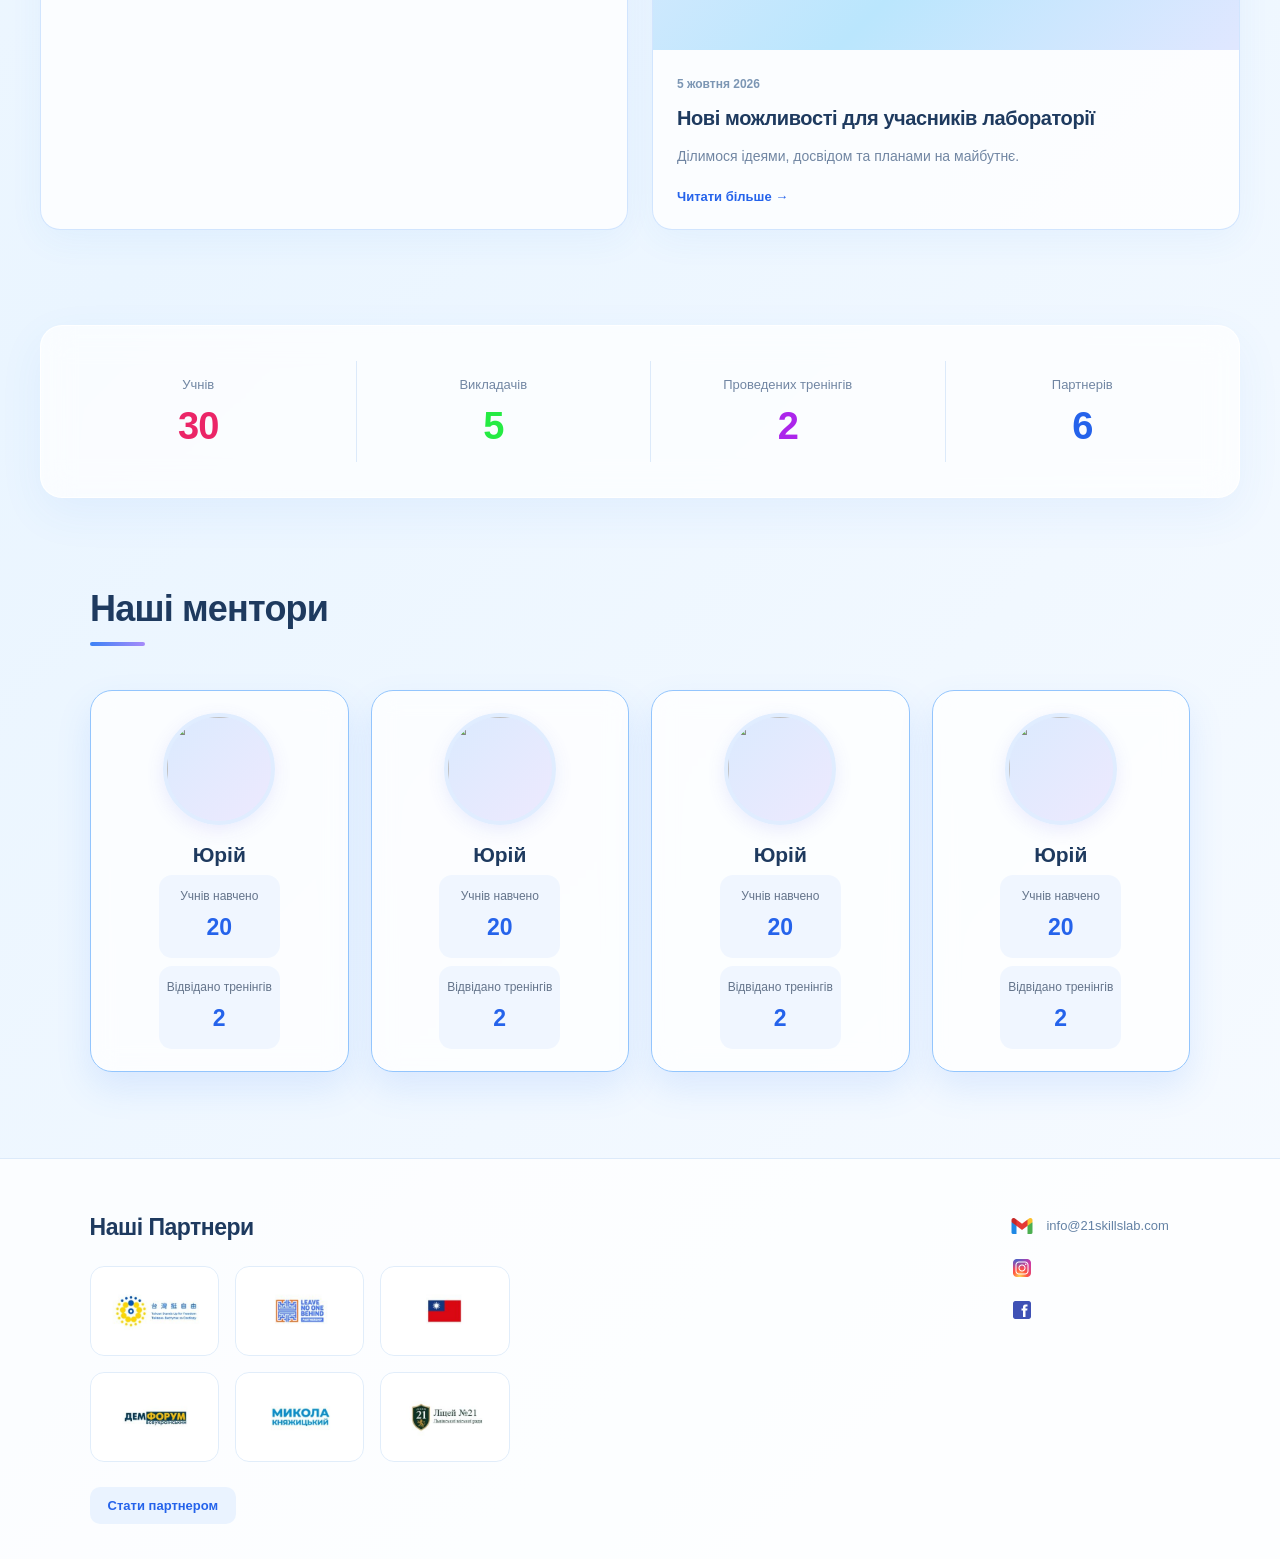
==== commit 391d0ced: "fourth commit" ====
--- a/index.html
+++ b/index.html
@@ -3,26 +3,31 @@
 <head>
     <meta charset="UTF-8">
     <meta name="viewport" content="width=device-width, initial-scale=1.0">
-    <link rel="icon" type="image/png" href="/resources/logo.png">
-    <link rel="stylesheet" href="/css/main.css">
+    <link rel="icon" type="image/png" href="./resources/logo.png">
+    <link rel="stylesheet" href="./css/main.css">
     <title>-21 Skills Lab-</title>
 </head>
 <body>
     <header>
         <div class="iconBox">
-            <img src="/resources/logo.png" alt="Logo">
+            <img src="./resources/logo.png" alt="Logo">
             21 Skills Lab
         </div>
-        <a class="vhangingButton" href="./login.html">
-            Увійти
-        </a>
+        <div class="navBtns">
+            <a class="reportButton" href="./report.html">
+                Звітність
+            </a>
+            <a class="vhangingButton" href="./login.html">
+                Увійти
+            </a>
+        </div>
     </header>
     <main>
         <div class="main-container">
             <h1>Вітаємо у 21 Skills Lab</h1>
             <p>Покращуйте свої навички та розвивайтеся разом з нами.</p>
-            <a href="/aboutUs.html" class="login-button">Про нас</a>
-            <a href="/register.html" class="register-button">Зареєструватися</a>
+            <a href="./aboutUs.html" class="login-button">Про нас</a>
+            <a href="./register.html" class="register-button">Зареєструватися</a>
             <span>Learn > Do > Share > Lead</span>
         </div>
 <section class="mainNews">
@@ -33,7 +38,7 @@
             <p>Дізнавайтеся, що нового відбувається у 21 Skills Lab.</p>
         </div>
 
-        <a href="/news.html" class="news-all">
+        <a href="./news.html" class="news-all">
             Усі новини →
         </a>
     </div>
@@ -42,7 +47,7 @@
         <article class="news-card news-featured">
             <div class="news-image">
                 <img
-                    src="/resources/news1.jpg"
+                    src="./resources/news1.jpg"
                     alt="Освітній тренінг"
                 >
                 <span class="news-category">Тренінги</span>
@@ -55,7 +60,7 @@
                     Розвиваємо комунікацію, командну роботу
                     та впевненість у власних рішеннях.
                 </p>
-                <a href="/news.html" class="news-read">
+                <a href="./news.html" class="news-read">
                     Читати більше →
                 </a>
             </div>
@@ -64,7 +69,7 @@
         <article class="news-card">
             <div class="news-image">
                 <img
-                    src="/resources/news2.jpg"
+                    src="./resources/news2.jpg"
                     alt="Командна робота"
                 >
                 <span class="news-category">Команда</span>
@@ -76,7 +81,7 @@
                 <p>
                     Як командна взаємодія допомагає втілювати ідеї.
                 </p>
-                <a href="/news.html" class="news-read">
+                <a href="./news.html" class="news-read">
                     Читати більше →
                 </a>
             </div>
@@ -84,7 +89,7 @@
         <article class="news-card">
             <div class="news-image">
                 <img
-                    src="/resources/news3.jpg"
+                    src="./resources/news3.jpg"
                     alt="Освітній проєкт"
                 >
                 <span class="news-category">Проєкти</span>
@@ -95,7 +100,7 @@
                         <p>
                             Ділимося ідеями, досвідом та планами на майбутнє.
                         </p>
-                        <a href="/news.html" class="news-read">
+                        <a href="./news.html" class="news-read">
                             Читати більше →
                         </a>
                     </div>
@@ -202,30 +207,30 @@
             <h2>Наші Партнери</h2>
             <div class="sponsors">
                 <div class="sponsor">
-                    <img src="/resources/sponsor1.png" alt="Sponsor 1">
-                </div>
-                <div class="sponsor">
-                    <img src="/resources/sponsor2.png" alt="Sponsor 2">
-                </div>
-                <div class="sponsor">
-                    <img src="/resources/sponsor3.png" alt="Sponsor 3">
-                </div>
-                <div class="sponsor">
-                    <img src="/resources/sponsor4.png" alt="Sponsor 4">
-                </div>
-                <div class="sponsor">
-                    <img src="/resources/sponsor5.png" alt="Sponsor 5">
-                </div>
-                <div class="sponsor">
-                    <img src="/resources/sponsor6.png" alt="Sponsor 6">
-                </div>
-            </div>
-            <a href="/sponsors.html" class="become-sponsor">Стати партнером</a>
+                    <img src="./resources/sponsor1.png" alt="Sponsor 1">
+                </div>
+                <div class="sponsor">
+                    <img src="./resources/sponsor2.png" alt="Sponsor 2">
+                </div>
+                <div class="sponsor">
+                    <img src="./resources/sponsor3.png" alt="Sponsor 3">
+                </div>
+                <div class="sponsor">
+                    <img src="./resources/sponsor4.png" alt="Sponsor 4">
+                </div>
+                <div class="sponsor">
+                    <img src="./resources/sponsor5.png" alt="Sponsor 5">
+                </div>
+                <div class="sponsor">
+                    <img src="./resources/sponsor6.png" alt="Sponsor 6">
+                </div>
+            </div>
+            <a href="./sponsors.html" class="become-sponsor">Стати партнером</a>
         </div>
         <div>
-            <a href="#"><img src="/resources/email.png" alt="Email"> info@21skillslab.com</a>
-            <a href="#"><img src="/resources/instagram.png" alt="Instagram"></a>
-            <a href="#"><img src="/resources/facebook.png" alt="Facebook"></a>
+            <a href="#"><img src="./resources/email.png" alt="Email"> info@21skillslab.com</a>
+            <a href="#"><img src="./resources/instagram.png" alt="Instagram"></a>
+            <a href="#"><img src="./resources/facebook.png" alt="Facebook"></a>
         </div>
     </footer>
                     
--- a/css/main.css
+++ b/css/main.css
@@ -142,6 +142,35 @@
 }
 
 /* For future header navigation */
+.navBtns{
+    display: flex;
+    flex-wrap: wrap;
+    flex-direction: row;
+    justify-content: space-between;
+    align-items: center;
+    height: 100%;
+    padding: 0 12px;
+    gap: 20px;
+}
+
+.reportButton{
+    display: flex;
+    align-items: center;
+    gap: 12px;
+    background: linear-gradient(130deg, #ecf3ff, #b4e6fb);
+    color: #0c4a9e;
+    text-decoration: none;
+    padding: 16px 20px;
+    border-radius: 12px;
+    transition: 0.3s all;
+}
+
+.reportButton:hover{
+    background: linear-gradient(130deg, #e7f0ff, #78d6ff);
+    transform: translateY(-3px);
+    box-shadow: 0px 2px 12px #9edaff;
+}
+
 .vhangingButton {
     display: flex;
     align-items: center;
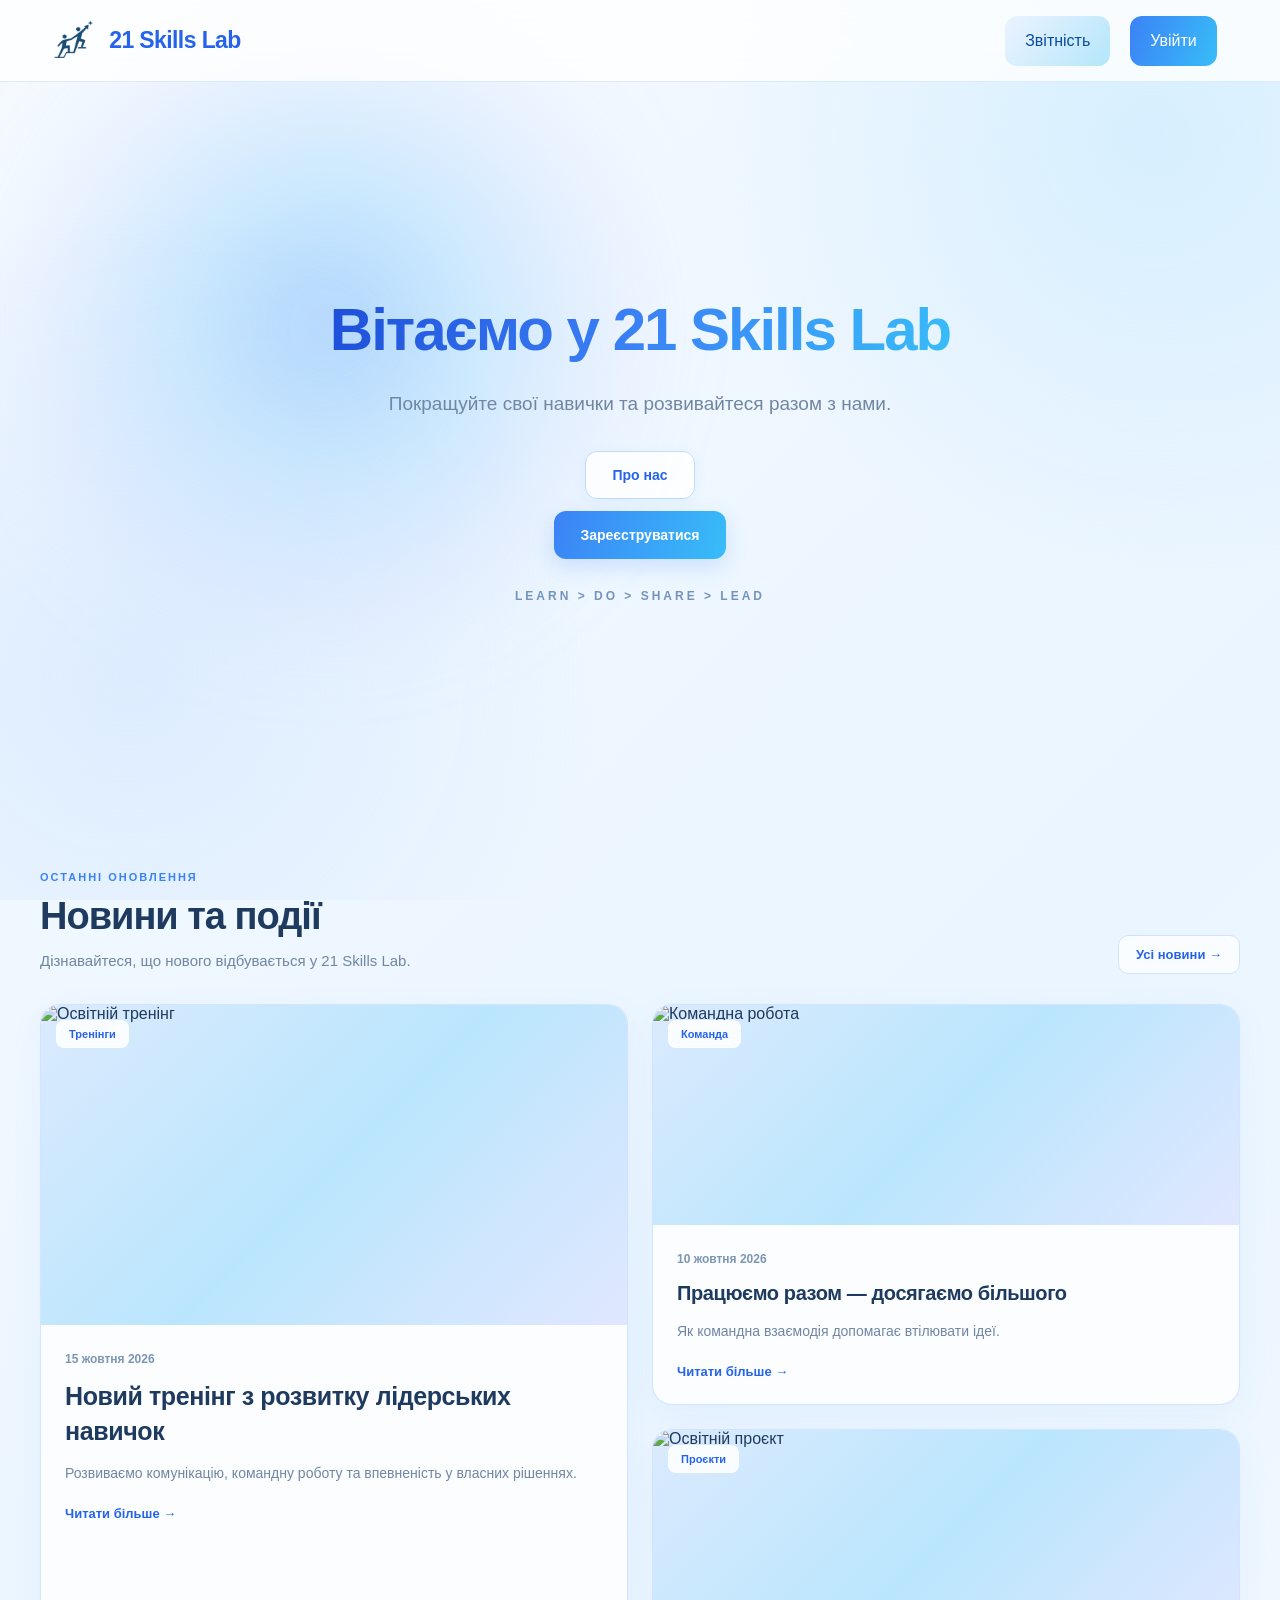
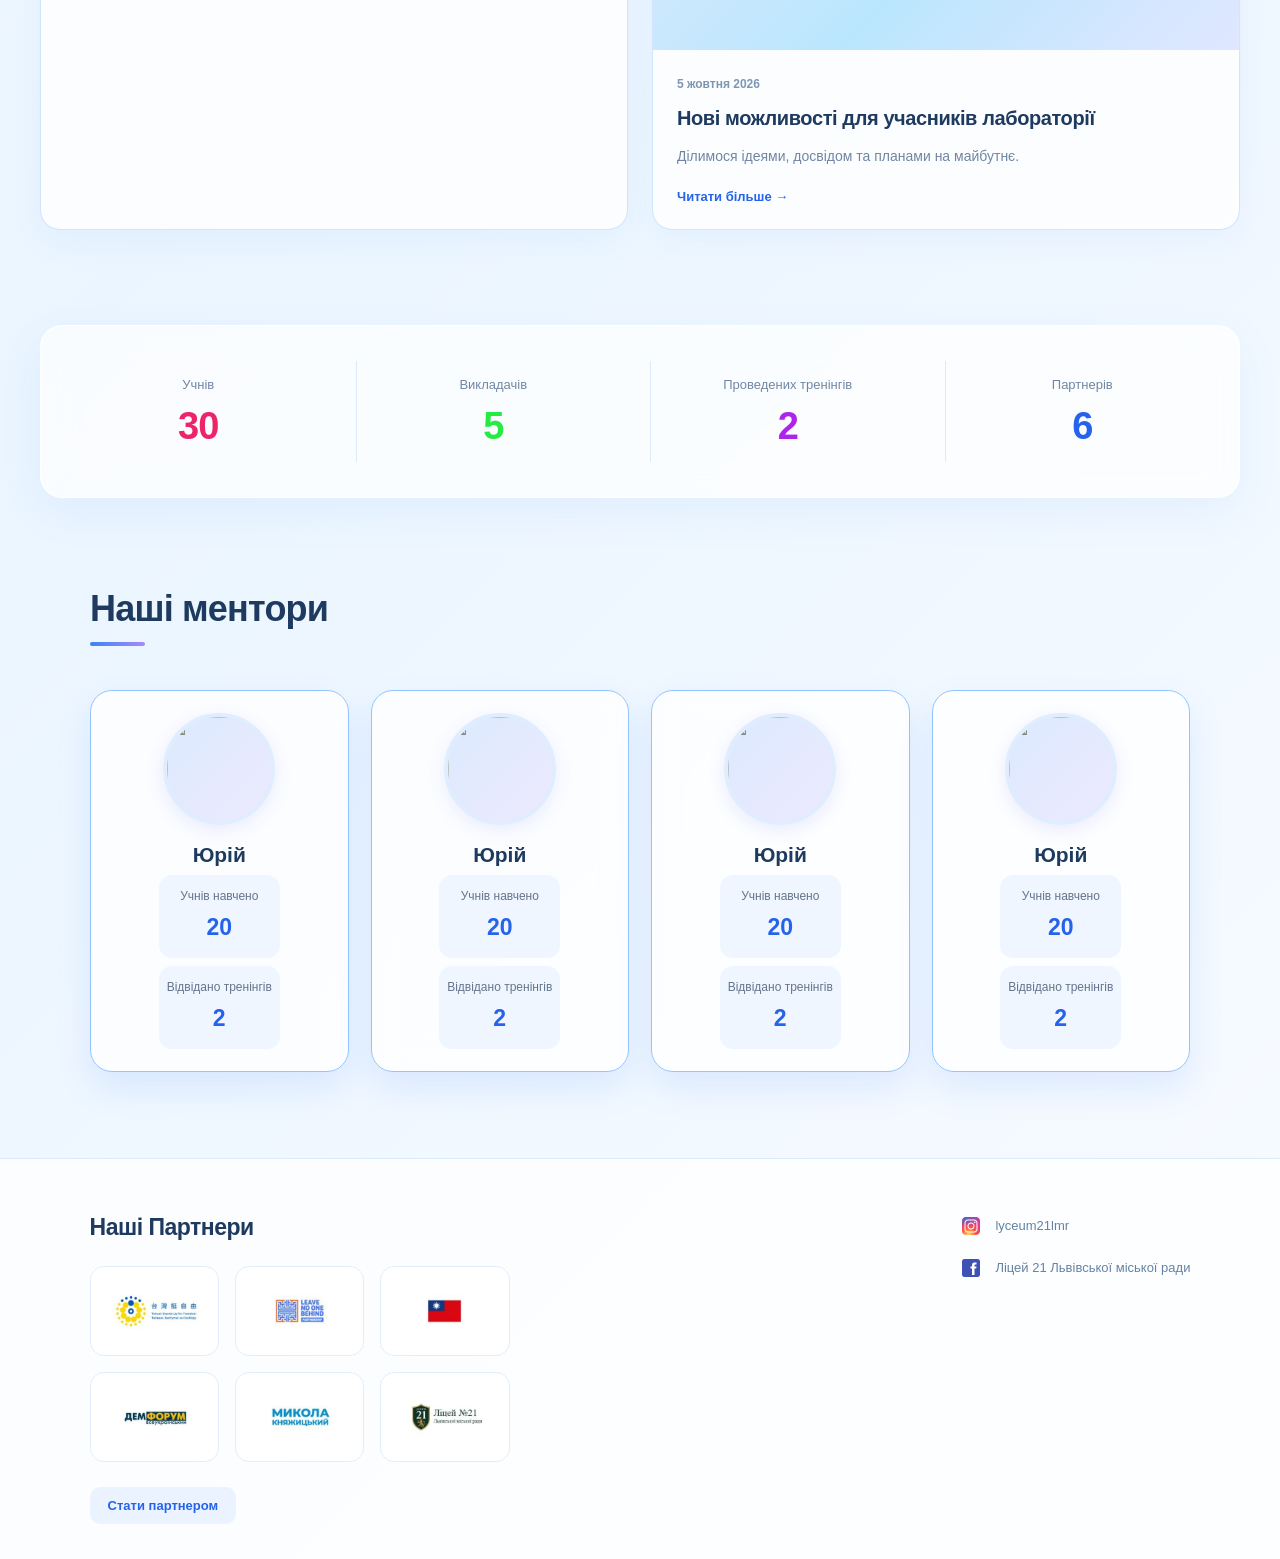
==== commit a8372223: "fifth commit" ====
--- a/index.html
+++ b/index.html
@@ -17,7 +17,7 @@
             <a class="reportButton" href="./report.html">
                 Звітність
             </a>
-            <a class="vhangingButton" href="./login.html">
+            <a class="vhangingButton" href="./userProfile.html">
                 Увійти
             </a>
         </div>
@@ -27,7 +27,7 @@
             <h1>Вітаємо у 21 Skills Lab</h1>
             <p>Покращуйте свої навички та розвивайтеся разом з нами.</p>
             <a href="./aboutUs.html" class="login-button">Про нас</a>
-            <a href="./register.html" class="register-button">Зареєструватися</a>
+            <a href="./userProfile.html" class="register-button">Зареєструватися</a>
             <span>Learn > Do > Share > Lead</span>
         </div>
 <section class="mainNews">
@@ -228,9 +228,9 @@
             <a href="./sponsors.html" class="become-sponsor">Стати партнером</a>
         </div>
         <div>
-            <a href="#"><img src="./resources/email.png" alt="Email"> info@21skillslab.com</a>
-            <a href="#"><img src="./resources/instagram.png" alt="Instagram"></a>
-            <a href="#"><img src="./resources/facebook.png" alt="Facebook"></a>
+            <!-- <a href="#"><img src="./resources/email.png" alt="Email"> info@21skillslab.com</a> -->
+            <a href="https://www.instagram.com/lyceum21lmr/"><img src="./resources/instagram.png" alt="Instagram">lyceum21lmr</a>
+            <a href="https://www.facebook.com/p/%D0%9B%D1%96%D1%86%D0%B5%D0%B9-21-%D0%9B%D1%8C%D0%B2%D1%96%D0%B2%D1%81%D1%8C%D0%BA%D0%BE%D1%97-%D0%BC%D1%96%D1%81%D1%8C%D0%BA%D0%BE%D1%97-%D1%80%D0%B0%D0%B4%D0%B8-61592054644302/"><img src="./resources/facebook.png" alt="Facebook">Ліцей 21 Львівської міської ради </a>
         </div>
     </footer>
                     
